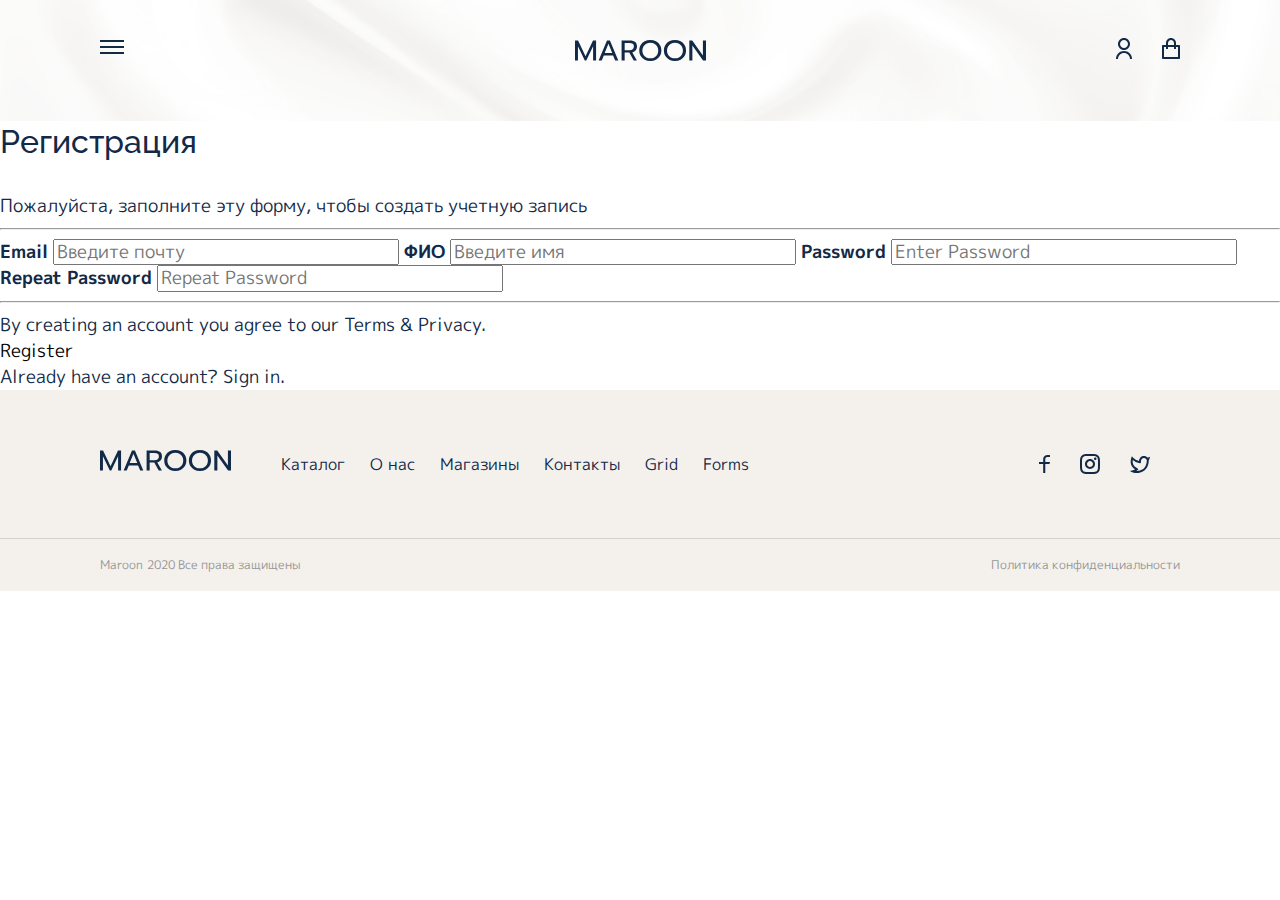
==== form.html @ abeb2539 "grid done" ====
<!DOCTYPE html>
<html lang="ru">

<head>
    <meta charset="UTF-8">
    <meta name="viewport" content="width=device-width, initial-scale=1.0">
    <link rel="stylesheet" href="modern-normalize/modern-normalize.css">
    <link rel="preconnect" href="https://fonts.googleapis.com">
    <link rel="preconnect" href="https://fonts.gstatic.com" crossorigin>
    <link
        href="https://fonts.googleapis.com/css2?family=M+PLUS+1p:wght@300;400;500;700&family=Raleway:wght@400;500;600&display=swap"
        rel="stylesheet">
    <link rel="stylesheet" href="css/style.css">
    <link rel="stylesheet" href="css/form.css">
    <title>Куратов Даниил</title>
</head>

<body>

    <header>
        <div class="header">
            <nav>
                <div class="menu">
                    <div class="left-menu">
                        <button id="mobile" type="button"> <img src="images/icons/mobile/burger-menu-mobile.svg"
                                alt="burger-menu"></button>
                        <button id="desktop" type="button"> <img src="images/icons/burger-menu.svg"
                                alt="burger-menu"></button>
                    </div>
                    <div class="right-menu">
                        <ul class="header-places">
                            <li>Каталог</li>
                            <li>О нас</li>
                            <li>Контакты</li>
                        </ul>

                        <div class="right-menu-icons" id="mobile">
                            <img src="images/icons/mobile/persona-mobile.svg" alt="personal">
                            <img src="images/icons/mobile/shop-mobile.svg" alt="shop">
                        </div>

                        <div class="right-menu-icons" id="desktop">
                            <img src="images/icons/persona.svg" alt="personal">
                            <img src="images/icons/shop.svg" alt="shop">
                        </div>

                    </div>
                </div>
                <div class="center-menu">
                    <a id="mobile" href="index.html"><img src="images/icons/mobile/logo-mobile.svg" alt="logo"></a>
                </div>
                <div class="center-menu" id="desktop">
                    <a href="index.html"><img src="images/icons/logo.svg" alt="logo"></a>
                </div>
            </nav>
        </div>
    </header>

    <main>


        <form action="action_page.php">
            <div class="container-forms">
              <p class="heading-text">Регистрация</p>
              <p class="main-text">Пожалуйста, заполните эту форму, чтобы создать учетную запись</p>
              <hr>
          
              <label for="email"><b>Email</b></label>
              <input type="text" placeholder="Введите почту" name="email" required>

              <label for="name"><b>ФИО</b></label>
              <input type="text" placeholder="Введите имя" name="email" required>
          
              <label for="psw"><b>Password</b></label>
              <input type="password" placeholder="Enter Password" name="psw" required>
          
              <label for="psw-repeat"><b>Repeat Password</b></label>
              <input type="password" placeholder="Repeat Password" name="psw-repeat" required>
              <hr>
          
              <p>By creating an account you agree to our <a href="#">Terms & Privacy</a>.</p>
              <button type="submit" class="registerbtn">Register</button>
            </div>
          
            <div class="container signin">
              <p>Already have an account? <a href="#">Sign in</a>.</p>
            </div>
          </form>




    </main>




    <footer>
        <div class="bottom-border">
            <div class="footer-text wrapper">
                <div class="footer-contacts">

                    <a href="index.html"> <img id="mobile" src="images/icons/mobile/logo-mobile.svg" alt="logo"> <img
                            id="desktop" src="images/icons/logo.svg" alt="logo"></a>

                    <div class="footer-places">
                        <div class="places">
                            <a href="">
                                <p>Каталог</p>
                            </a>
                        </div>
                        <div class="places">
                            <a href="">
                                <p>О нас</p>
                            </a>
                        </div>
                        <div class="places">
                            <a href="">
                                <p>Магазины</p>
                            </a>
                        </div>
                        <div class="places">
                            <a href="">
                                <p>Контакты</p>
                            </a>
                        </div>
                        <div class="places">
                            <a href="grid.html">
                                <p>Grid</p>
                            </a>
                        </div>
                        <div class="places">
                            <a href="form.html">
                                <p>Forms</p>
                            </a>
                        </div>
                    </div>
                </div>

                <div class="icons">
                    <img src="images/icons/mobile/facebook-mobile.svg" alt="facebook">
                    <img src="images/icons/mobile/instagram-mobile.svg" alt="instagram">
                    <img src="images/icons/mobile/twitter-mobile.svg" alt="twitter">
                </div>
            </div>
        </div>

        <div class="bottom-footer wrapper">
            <div class="first-line">
                <p>Maroon</p>
                <p><img src="images/icons/c.svg" alt=""></p>
                <p>2020 Все права защищены</p>
            </div>
            <p>Политика конфиденциальности</p>
        </div>
    </footer>
</body>

</html>
---- css/style.css ----
:root {
    font-size: 62.5%;
    --primary-color: #122947;
    --background-color: #F4F1ED;
    --border-color: #B3BAC1;
    --crem-text-color: #9A9DA0;
    --footer-background-color: #F4F1ED;
    --footer-border-color: #D1D1D1;
    --footer-text-color: #959595;
}

body {
    margin: 0;
    padding: 0;
    color: var(--primary-color);
    font-family: 'M PLUS 1p', sans-serif;
    font-size: 1.6rem;
    font-weight: 400;
    line-height: 145%;
    min-width: 32rem;
}

main {
    text-align: center;
}

.wrapper {
    max-width: 1170px;
    margin-left: auto;
    margin-right: auto;
    padding-left: 1.6rem;
    padding-right: 1.6rem;
}


.sr-only {
    position: absolute;
    width: 1px;
    height: 1px;
    margin: -1px;
    border: 0;
    padding: 0;
    white-space: nowrap;
    clip-path: inset(100%);
    clip: rect(0 0 0 0);
    overflow: hidden;
}

header {
    max-height: 550px;
    display: flex;
    flex-direction: column;
    flex-grow: 1;
    margin: 0;
    padding-top: 30px;
    padding-bottom: 60px;
    background-image: url(../images/header-background.png);
    background-repeat: no-repeat;
    background-position: center;
    background-size: cover;
    text-align: center;
}

.header {
    margin-left: 16px;
    margin-right: 16px;

}

.menu {
    height: 1.6rem;
    flex-grow: 1;
    display: flex;
    flex-direction: row;
    justify-content: space-between;
    align-items: center;
    padding: 0;
}

nav {
    height: 1.6rem;
}

.nav-wrapper a {
    margin-right: 2rem;
}


button {
    border: none;
    background: none;
    cursor: pointer;
    padding: 0;
    margin: 0;
}

@media screen and (max-width: 756px) {
    #desktop {
        display: none;
    }
}

.right-menu-icons {
    display: flex;
    flex-direction: row;
}

.right-menu-icons :last-child {
    margin-left: 2rem;
}

.center-menu {
    position: relative;
    top: -1.6rem;
    line-height: 0;
}

.header-places {
    display: none;
}


.header-main {
    display: flex;
    flex-direction: column;
    align-items: center;
    max-width: 27.4rem;
    align-self: center;
    margin-left: auto;
    margin-right: auto;
    margin-top: 6rem;
}

.header-main p.main-text {
    margin-top: 2rem;
}


h1 {
    text-transform: uppercase;
    font-family: 'Raleway', sans-serif;
    font-size: 4.2rem;
    font-weight: 500;
    line-height: 100%;
    margin: 0;
}

p {
    margin: 0;
}

a {
    margin: 0;
    text-decoration: none;
    color: inherit;
}

.button {
    margin-top: 3rem;
    width: max-content;
    height: 4rem;
    display: flex;
    flex-direction: column;
    justify-content: center;
    align-items: center;
    border-radius: 2px;
    border: 1px solid var(--border-color);
    padding: 0 2.8rem 0 2.8rem;
}

.button a {
    font-size: 1.4rem;
    font-weight: 500;
    line-height: 100%;
}

.header-wrapper {
    width: 100%;
    margin-top: 3.5rem;
    display: flex;
    flex-direction: row;
    justify-content: space-around;
}

.link-select a {
    margin-top: 1rem;
    display: flex;
    flex-direction: row;
    justify-content: space-between;
    align-items: center;
}

.text-select {
    font-size: 1.2rem;
    font-weight: 500;
    line-height: 140%;
}

.select-image {
    min-width: 13rem;
    min-height: 17rem;
    background-repeat: no-repeat;
    background-position: center;
    background-size: cover;
}

.image-face {
    background-image: url(../images/image-for-face.png);
}

.image-body {
    background-image: url(../images/image-for-body.png);
}

section {
    margin-bottom: 8rem;
    display: flex;
    flex-direction: column;
    align-items: center;
}

.bestseller {
    margin-top: 80px;
}


.wrapper-section {
    background-color: var(--background-color);
    padding: 6rem 3rem;
    width: 100%;
    display: flex;
    flex-direction: column;
    align-items: center;
}

.heading-text {
    font-family: 'Raleway', sans-serif;
    font-size: 2.8rem;
    font-style: normal;
    font-weight: 500;
    line-height: 130%;
    margin-bottom: 2.5rem;
}

.desktop-wrapper {
    width: 100%;
    display: flex;
    flex-direction: column;
    align-items: center;
}


.crems-border {
    overflow: auto;
    -ms-overflow-style: none;
    scrollbar-width: none;
    width: 100%;
    margin-top: 5rem;
}

.crems-border::-webkit-scrollbar {
    display: none;
}

.crems {
    padding: 0;
    margin-left: -1.6rem;
    margin-right: -1.6rem;
}

.crems ul {
    list-style: none;
    padding: 0;
    display: flex;
}

.crem {
    width: 22rem;
    height: 29.7rem;
    display: flex;
    flex-direction: column;
    align-items: center;
    justify-content: end;
    margin-right: 3rem;
    padding-bottom: 2rem;
}

.name-crem {
    font-family: 'Raleway', sans-serif;
    font-size: 1.6rem;
    font-style: normal;
    font-weight: 500;
    line-height: 100%;
}

.desname-crem {
    text-transform: lowercase;
    color: var(--crem-text-color);
    font-size: 1.3rem;
    font-weight: 400;
    line-height: 100%;
    margin-top: 0.65rem;
    margin-bottom: 1rem;
}

.link-crem {
    font-size: 1.3rem;
    font-weight: 400;
    line-height: 100%;
    text-decoration: underline;
    text-underline-offset: 0.7rem;
}

#first-crem {
    background-image: url(../images/crem-1.png);
    background-repeat: no-repeat;
    background-position: center;
    background-size: cover;

    margin-left: 5rem;
}

#second-crem {
    background-image: url(../images/crem-2.png);
    background-repeat: no-repeat;
    background-position: center;
    background-size: cover;
}

#third-crem {
    background-image: url(../images/crem-3.png);
    background-repeat: no-repeat;
    background-position: center;
    background-size: cover;
}

#fourth-crem {
    background-image: url(../images/crem-4.png);
    background-repeat: no-repeat;
    background-position: center;
    background-size: cover;

    margin-left: 1.6rem;
}

.anketa div.wrapper-section {
    padding-bottom: 9.5rem;
}

.text-wrapper {
    display: flex;
    flex-direction: column;
    align-items: center;
    max-width: 23rem;
}

#anketa-text-first-paragraph {
    display: none;
}

.wrapper-anketa-images {
    position: relative;
    top: -4.5rem;
    width: 85%;
    max-width: 35rem;
    aspect-ratio: 1 / 1;
    margin: 0 auto;
    background-image: url(../images/anketa-images.png);
    background-repeat: no-repeat;
    background-position-y: center;
    background-position-x: center;
    background-size: cover;
}


.history .wrapper-section {
    max-height: 32rem;
    background-image: url(../images/background-history.png);
    background-repeat: no-repeat;
    background-position: center;
    background-size: cover;
}

.history .text-wrapper {
    max-width: 100%;
}

.text-history {
    font-family: 'Raleway', sans-serif;
    font-size: 2.2rem;
    font-weight: 500;
    line-height: 125%;
}

.subscribe {
    width: 100%;
}

.hidden {
    display: none;
}

.stack-images {
    margin-top: 5rem;
}

.images-wrapper {
    display: flex;
    justify-content: center;
}

.images-wrapper img {
    width: 50%;
    max-width: 17.7rem;
}

.contacts .text-wrapper {
    align-self: stretch;
    align-items: start;
    text-align: left;
    max-width: 25.6rem;
}

.contacts-list {
    padding: 0;
    margin: 0;
    list-style: none;
}

.contacts-list li {
    margin-bottom: 3rem;
}

.contact-type {
    font-weight: 500;
    margin-bottom: 1.5rem;
}

.icons {
    display: flex;
    align-items: center;
}

.icons img {
    margin-right: 3rem;
}

.map-wrapper {
    width: 95%;
    height: 28rem;
    margin: 0 auto;
    background-image: url(../images/map.png);
    background-repeat: no-repeat;
    background-position: center;
    background-size: cover;
}

footer {
    background-color: var(--footer-background-color);
}

.bottom-border {
    border-bottom: 0.1rem solid var(--footer-border-color);
}

.footer-text {
    padding-top: 50px;
    padding-bottom: 50px;
}

.footer-places {
    display: grid;
    grid-template-columns: 9.9rem 9.9rem 9.9rem;
    grid-template-rows: 3.6rem 3.6rem;
    grid-gap: 0;
    margin-top: 3rem;
    margin-bottom: 0.5rem;
}

.places p {
    font-size: 1.4rem;
    font-weight: 400;
    line-height: 100%;
}

.bottom-footer {
    display: flex;
    flex-direction: column;
    padding-top: 25px;
    padding-bottom: 25px;
}

.first-line {
    display: flex;
    text-align: center;
    align-items: center;
    margin-bottom: 2rem;
}

.first-line p {
    margin-right: 0.2rem;
}

.bottom-footer p {
    color: var(--footer-text-color);
    font-size: 1.2rem;
    font-weight: 400;
    line-height: 100%;
}

.chart {
    padding-top: 30px;
    padding-bottom: 30px;
    border-radius: 10px;
    margin: 40px auto;
}

.grid {
    display: grid;
    grid-template-columns: repeat(7, 1fr);
    grid-template-rows: repeat(3, 33%);
    grid-template-areas:
        "sidebar main main main main main"
        "sidebar main main main main main"
        "sidebar main main main main main";
    gap: 10px;
}

.grid img {
    width: 100%;
    height: 100%;
    object-fit: fill;
}

.one {
    grid-column: 2 / 8;
    grid-row: 1 / 2;
}

.two {
    grid-column: 2 / 4;
    grid-row: 2/3;
}

.three {
    grid-column: 4 / 6;
    grid-row: 2/3;
}

.four {
    grid-column: 6 / 8;
    grid-row: 2/3;
}

.five {
    grid-column: 2 / 5;
    grid-row: 3/4;
}

.six {
    grid-column: 5 / 8;
    grid-row: 3/4;
}

.referals {
    margin-top: 30px;
    display: flex;
    flex-direction: column;
    grid-column: 1/2;
    grid-row: 1/4;
}

.referals a {
    margin-left: 15px;
    margin-bottom: 20px;
}

.container {
    display: grid;
    grid-template-columns: repeat(auto-fit, minmax(150px, 1fr));
    gap: 10px;
}

.container .square {    
    aspect-ratio: 1/1;
    display: grid;
    grid-template-columns: repeat(3, 1fr);
    grid-template-rows: repeat(3, 1fr); 
    place-items: center center;
    justify-items: center;
    align-items: center;
    background-repeat: no-repeat;
    background-position: center;
    background-size: cover;
}
.square-1 {
    background-image: url(../images/stack-images-1.png);
}

.square-2 {
    background-image: url(../images/stack-images-2.png);
}

.square-3 {
    background-image: url(../images/stack-images-3.png);
}

.square-4 {
    background-image: url(../images/stack-images-4.png);
}

.container .square  .button {
    align-self: center;
    grid-column: 2/3;
    grid-row: 2/3;
}  

@media screen and (min-width: 756px) {

    #mobile {
        display: none;
    }

    body {
        font-size: 1.8rem;
    }

    main {
        text-align: left;
    }

    .wrapper {
        padding-left: 4.5rem;
        padding-right: 4.5rem;
    }

    header {
        padding-top: 40px;
    }

    .header {
        padding-right: 45px;
        padding-left: 45px;
        max-width: 1170px;
    }

    nav {
        height: 2.1rem;
    }

    .right-menu-icons :last-child {
        margin-left: 3rem;
    }

    .header-main {
        position: relative;
        width: 100%;
        z-index: 1;
        margin-top: 9.8rem;
    }

    .header-main h1 {
        font-size: 5.4rem;
    }

    .header-wrapper {
        display: flex;
        justify-content: space-between;
        position: relative;
        top: -26rem;
        z-index: 0;
    }

    .select-image {
        width: 24.5rem;
        height: 32.2rem;
    }

    .link-select {
        margin-top: 1.5rem;
    }

    .text-select {
        font-size: 1.6rem;
    }

    .heading-text {
        font-size: 3.2rem;
        margin-bottom: 3rem;
    }

    .bestseller {
        margin-top: 120px;
    }

    .bestseller .text-wrapper {
        max-width: 214px;
    }

    .button {
        margin-top: 4rem;
    }

    .button a {
        font-size: 1.6rem;
    }

    .bestseller {
        display: flex;
        flex-direction: column;
        justify-content: space-between;
    }

    .crems ul {
        margin: 0;
    }

    .desktop-wrapper {
        display: flex;
        flex-direction: row;
    }

    .arrow-switch {
        display: flex;
        flex-direction: row;
        align-self: end;
        margin-top: 2.5rem;
    }

    .arrow-switch img {
        margin-left: 3.2rem;
    }

    .text-wrapper {
        align-items: start;
        max-width: 27.6rem;
    }

    .crem {
        width: 23rem;
        height: 31.2rem;
    }

    .crems-border {
        white-space: nowrap;
        overflow: auto;
        -ms-overflow-style: none;
        scrollbar-width: none;
        margin-top: 0;
        margin-left: 4rem;
        margin-right: -4.5rem;
        padding: 0;
    }

    .crems-border::-webkit-scrollbar {
        display: none;
    }

    #first-crem {
        margin-left: 2rem;
    }

    #fourth-crem {
        margin-right: 4.5rem;
    }


    #anketa-text-first-paragraph {
        display: inherit;
        margin-bottom: 2.5rem;
    }

    .anketa {
        display: flex;
        flex-direction: row;
    }

    .anketa .wrapper-section {
        display: flex;
        flex-direction: row;
        justify-content: start;
        align-items: center;
        min-width: 670px;
        max-width: 670px;
    }

    .anketa .wrapper-section .text-wrapper {
        width: 347px;
        max-width: 347px;
    }

    .anketa .wrapper-section .text-wrapper .main-text {
        width: 339px;
    }

    .wrapper-anketa-images {
        position: inherit;
        margin: 0;
        aspect-ratio: auto;
        max-width: 100%;
        min-height: 400px;
        max-height: 450px;
        width: 100%;
        margin-left: -230px;
        margin-right: -4.5rem;
        white-space: nowrap;
    }

    .wrapper-section {
        padding: 6rem;
    }

    .history .wrapper-section {
        max-height: 39.3rem;
        padding: 10rem 3rem;
    }

    .history .wrapper-section .text-wrapper {
        max-width: 711px;
        text-align: center;
        align-items: center;
    }

    .text-history {
        font-size: 3.2rem;
    }

    .subscribe {
        flex-direction: row-reverse;
        justify-content: space-around;
        align-items: center;
    }

    .stack-images {
        margin-top: 0;
        margin-right: 30px;
    }

    .images-wrapper img {
        max-width: 23.3rem;
    }


    .contacts {
        flex-direction: row;
        align-items: center;
        justify-content: start;

    }

    .contacts .wrapper-section {
        display: flex;
        flex-direction: row;
        justify-content: space-between;
        align-items: center;
        min-width: 670px;
        max-width: 670px;
    }

    .contact-type {
        margin-bottom: 20px;
    }

    .map-wrapper {
        min-height: 374px;
        max-height: 422px;
        width: 100%;
        margin-left: -30rem;
        margin-right: -4.5rem;
        white-space: nowrap;
    }

    .footer-text {
        display: flex;
        align-items: center;
        justify-content: space-between;
        padding-top: 60px;
        padding-bottom: 60px;
    }

    .footer-contacts {
        display: flex;
        align-items: center;
    }

    .footer-places {
        display: flex;
        flex-wrap: wrap;
        margin-top: 0;
        margin-left: 5rem;
        margin-bottom: 0
    }

    .places {
        margin-right: 2.5rem;

    }

    .places p {
        font-size: 1.6rem;
    }

    .bottom-footer {
        display: flex;
        flex-direction: row;
        justify-content: space-between;
        padding-top: 20px;
        padding-bottom: 20px;
    }

    .first-line {
        margin: 0;
    }
}

@media screen and (min-width: 900px) {
    .header-wrapper {
        justify-content: space-around;
    }
}

@media screen and (min-width: 1360px) {

    main .wrapper {
        padding: 0 0;
    }

    header {
        max-height: 650px;
    }

    .header {
        padding: 0;
    }

    .menu {
        justify-content: end;
    }

    .left-menu {
        display: none;
    }

    .center-menu {
        text-align: left;
    }

    .right-menu {
        display: flex;
    }

    .right-menu-icons :first-child {
        margin-left: 5rem;
    }

    .header-places {
        display: flex;
        list-style: none;
        width: 25.5rem;
        justify-content: space-between;
        font-size: 1.6rem;
    }

    .header-main {
        margin-top: 135px;
    }


    .header-wrapper {
        top: -306px;
        width: 1030px;
        margin-left: auto;
        margin-right: auto;
        justify-content: space-between;
    }

    .select-image {
        width: 330px;
        height: 422px;
    }

    .wrapper-section {
        padding: 100px 100px;
    }

    .history .wrapper-section {
        height: 433px;
        justify-content: center;
        padding: 120px 300px;
    }

    .wrapper-anketa-images {
        height: 451px;
        margin-left: -190px;
    }

    .subscribe {
        justify-content: space-between;
    }

    .hidden {
        display: inherit;
    }

    .subscribe .text-wrapper {
        max-width: 381px;
    }

    .map-wrapper {
        height: 422px;
        margin-left: -190px;
    }

}

@media screen and (min-width:1170px) {
    .header {
        width: 1170px;
        margin: 0 auto;
    }

}
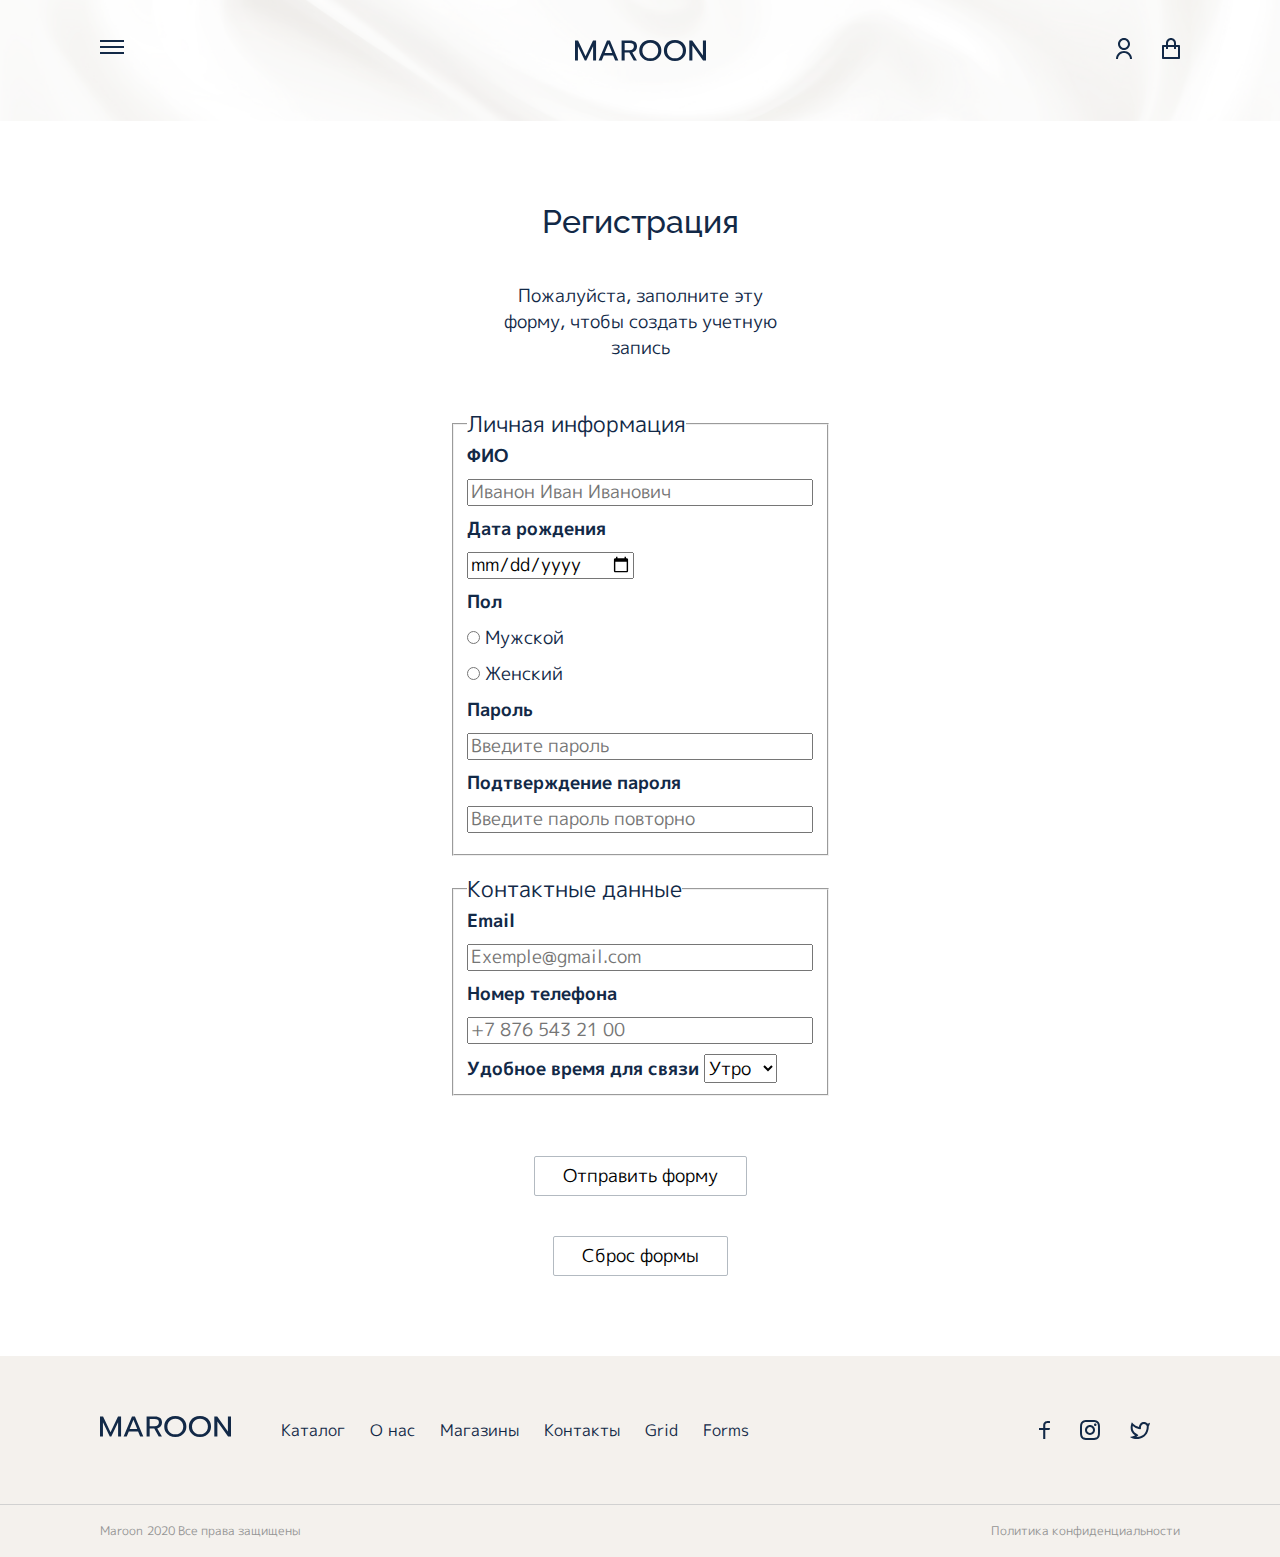
==== commit ddca81c6: "form done" ====
--- a/form.html
+++ b/form.html
@@ -59,37 +59,56 @@
     <main>
 
 
-        <form action="action_page.php">
+        <form action="//httpbin.org/post" method="post" class="wrapper">
             <div class="container-forms">
-              <p class="heading-text">Регистрация</p>
-              <p class="main-text">Пожалуйста, заполните эту форму, чтобы создать учетную запись</p>
-              <hr>
-          
-              <label for="email"><b>Email</b></label>
-              <input type="text" placeholder="Введите почту" name="email" required>
+                <div class="text-wrapper">
+                    <p class="heading-text">Регистрация</p>
+                    <p class="main-text">Пожалуйста, заполните эту форму, чтобы создать учетную запись</p>
+                </div>
+                <fieldset>
+                    <legend>Личная информация</legend>
+                    
+                    <label for="name"><b>ФИО</b></label>
+                    <p class="main-text"><input type="text" placeholder="Иванон Иван Иванович" name="email" required></p>
+                    
+                    <label for="birthday"><b>Дата рождения</b></label>
+                    <p class="main-text"><input type="date" name="birthday"></p>
+                    
+                    <label for="gender"><b>Пол</b></label>
+                    <p class="main-text"><input type="radio" name="gender" value="men"> Мужской </p>
+                    <p class="main-text"><input type="radio" name="gender" value="women"> Женский </p>
+                    
+                    <label for="psw"><b>Пароль</b></label>
+                    <p class="main-text"><input type="password" placeholder="Введите пароль" name="psw" required></p>
+                    
+                    <label for="psw-repeat"><b>Подтверждение пароля</b></label>
+                    <p class="main-text"><input type="password" placeholder="Введите пароль повторно" name="psw-repeat" required></p>
+                </fieldset>
 
-              <label for="name"><b>ФИО</b></label>
-              <input type="text" placeholder="Введите имя" name="email" required>
-          
-              <label for="psw"><b>Password</b></label>
-              <input type="password" placeholder="Enter Password" name="psw" required>
-          
-              <label for="psw-repeat"><b>Repeat Password</b></label>
-              <input type="password" placeholder="Repeat Password" name="psw-repeat" required>
-              <hr>
-          
-              <p>By creating an account you agree to our <a href="#">Terms & Privacy</a>.</p>
-              <button type="submit" class="registerbtn">Register</button>
-            </div>
-          
-            <div class="container signin">
-              <p>Already have an account? <a href="#">Sign in</a>.</p>
+                <fieldset>
+                    <legend>Контактные данные</legend>
+
+                    <label for="email"><b>Email</b></label>
+                    <p class="main-text"><input type="email" placeholder="Exemple@gmail.com" name="email" required></p>
+                    
+                    <label for="number"><b>Номер телефона</b></label>
+                    <p class="main-text"><input type="number" placeholder="+7 876 543 21 00" name="number" required> </p>
+
+                    <label for="time"><b>Удобное время для связи</b></label>
+                    <select name="time">
+                        <option value="morning"> Утро</option>
+                        <option value="morning"> День</option>
+                        <option value="morning"> Вечер</option>
+                        <option value="morning"> Ночь</option>
+                    </select>
+                </fieldset>
+
+                <div class="two-button">
+                    <button type="submit" class="button">Отправить форму</button>
+                    <button type="reset" class="button">Сброс формы</button>
+                </div>
             </div>
           </form>
-
-
-
-
     </main>
 
 
--- a/css/form.css
+++ b/css/form.css
@@ -0,0 +1,41 @@
+
+.container-forms {
+    margin-bottom: 80px;
+    margin-top: 80px;
+    display: flex;
+    flex-direction: column;
+    align-items: center;
+    text-align: center;    
+}
+
+.text-wrapper {
+    margin-bottom: 40px;
+    align-items: center;
+}
+
+fieldset {
+    padding: 15px auto 15px 15px;
+    margin-bottom: 20px;
+    text-align: left;
+    width: 300px;
+}
+
+legend {
+    font-size: 2.2rem;
+}
+
+.main-text {
+    margin-top: 10px;
+    margin-bottom: 10px;
+}
+
+
+
+
+.two-button {
+    display: flex;
+    flex-direction: column;
+    max-width: 450px;
+    justify-content: space-between;
+    align-items: center;
+}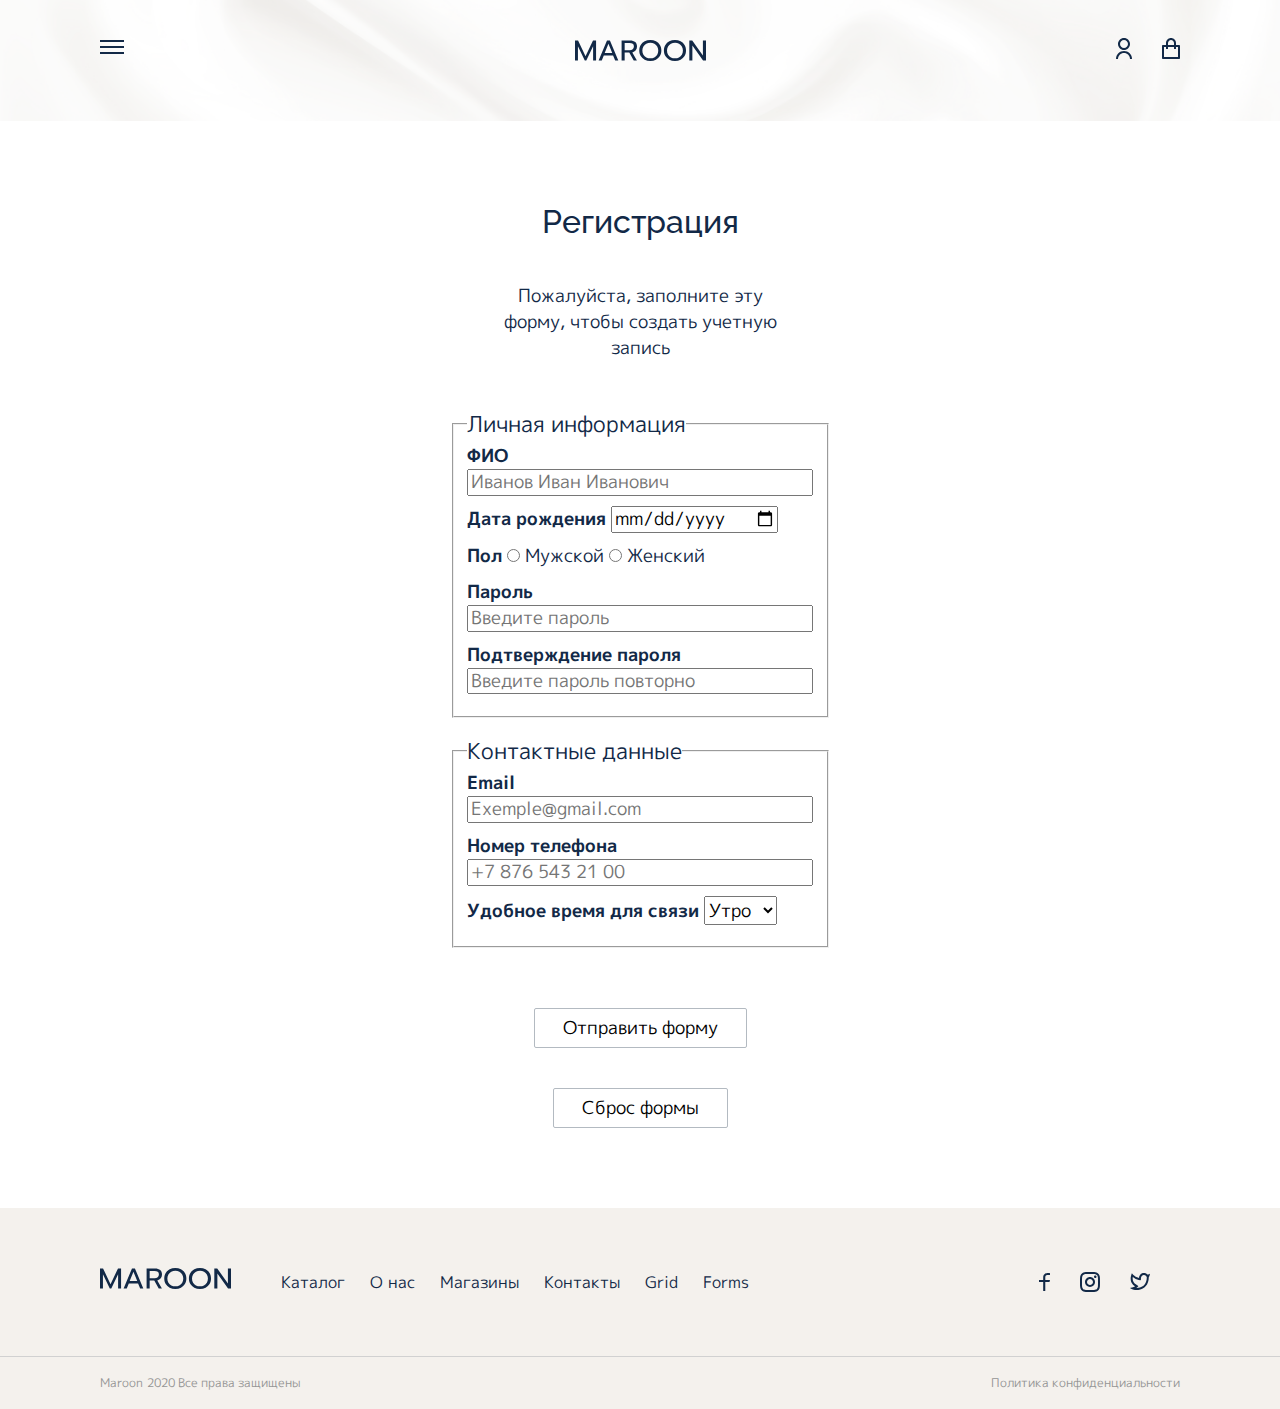
==== commit 58443577: "form rework" ====
--- a/form.html
+++ b/form.html
@@ -22,9 +22,9 @@
             <nav>
                 <div class="menu">
                     <div class="left-menu">
-                        <button id="mobile" type="button"> <img src="images/icons/mobile/burger-menu-mobile.svg"
-                                alt="burger-menu"></button>
-                        <button id="desktop" type="button"> <img src="images/icons/burger-menu.svg"
+                        <button id="left-menu-mobile" type="button"> <img
+                                src="images/icons/mobile/burger-menu-mobile.svg" alt="burger-menu"></button>
+                        <button id="left-menu-desktop" type="button"> <img src="images/icons/burger-menu.svg"
                                 alt="burger-menu"></button>
                     </div>
                     <div class="right-menu">
@@ -34,12 +34,12 @@
                             <li>Контакты</li>
                         </ul>
 
-                        <div class="right-menu-icons" id="mobile">
+                        <div class="right-menu-icons" id="right-menu-mobile">
                             <img src="images/icons/mobile/persona-mobile.svg" alt="personal">
                             <img src="images/icons/mobile/shop-mobile.svg" alt="shop">
                         </div>
 
-                        <div class="right-menu-icons" id="desktop">
+                        <div class="right-menu-icons" id="right-menu-desktop">
                             <img src="images/icons/persona.svg" alt="personal">
                             <img src="images/icons/shop.svg" alt="shop">
                         </div>
@@ -47,9 +47,10 @@
                     </div>
                 </div>
                 <div class="center-menu">
-                    <a id="mobile" href="index.html"><img src="images/icons/mobile/logo-mobile.svg" alt="logo"></a>
+                    <a id="center-menu-mobile" href="index.html"><img src="images/icons/mobile/logo-mobile.svg"
+                            alt="logo"></a>
                 </div>
-                <div class="center-menu" id="desktop">
+                <div class="center-menu" id="center-menu-desktop">
                     <a href="index.html"><img src="images/icons/logo.svg" alt="logo"></a>
                 </div>
             </nav>
@@ -68,39 +69,39 @@
                 <fieldset>
                     <legend>Личная информация</legend>
                     
-                    <label for="name"><b>ФИО</b></label>
-                    <p class="main-text"><input type="text" placeholder="Иванон Иван Иванович" name="email" required></p>
+                    <label for="name"><b>ФИО</b>
+                    <input type="text" placeholder="Иванов Иван Иванович" name="email" required></label>
                     
-                    <label for="birthday"><b>Дата рождения</b></label>
-                    <p class="main-text"><input type="date" name="birthday"></p>
+                    <label for="birthday"><b>Дата рождения</b>
+                    <input type="date" name="birthday"></label>
                     
-                    <label for="gender"><b>Пол</b></label>
-                    <p class="main-text"><input type="radio" name="gender" value="men"> Мужской </p>
-                    <p class="main-text"><input type="radio" name="gender" value="women"> Женский </p>
+                    <label for="gender"><b>Пол</b>
+                    <input type="radio" name="gender" value="men"> Мужской 
+                    <input type="radio" name="gender" value="women"> Женский</label>
                     
-                    <label for="psw"><b>Пароль</b></label>
-                    <p class="main-text"><input type="password" placeholder="Введите пароль" name="psw" required></p>
+                    <label for="psw"><b>Пароль</b>
+                    <input type="password" placeholder="Введите пароль" name="psw" required></label>
                     
-                    <label for="psw-repeat"><b>Подтверждение пароля</b></label>
-                    <p class="main-text"><input type="password" placeholder="Введите пароль повторно" name="psw-repeat" required></p>
+                    <label for="psw-repeat"><b>Подтверждение пароля</b>
+                    <input type="password" placeholder="Введите пароль повторно" name="psw-repeat" required></label>
                 </fieldset>
 
                 <fieldset>
                     <legend>Контактные данные</legend>
 
-                    <label for="email"><b>Email</b></label>
-                    <p class="main-text"><input type="email" placeholder="Exemple@gmail.com" name="email" required></p>
+                    <label for="email"><b>Email</b>
+                    <input type="email" placeholder="Exemple@gmail.com" name="email" required></label>
                     
-                    <label for="number"><b>Номер телефона</b></label>
-                    <p class="main-text"><input type="number" placeholder="+7 876 543 21 00" name="number" required> </p>
+                    <label for="number"><b>Номер телефона</b>
+                    <input type="number" placeholder="+7 876 543 21 00" name="number" required></label>
 
-                    <label for="time"><b>Удобное время для связи</b></label>
+                    <label for="time"><b>Удобное время для связи</b>
                     <select name="time">
                         <option value="morning"> Утро</option>
                         <option value="morning"> День</option>
                         <option value="morning"> Вечер</option>
                         <option value="morning"> Ночь</option>
-                    </select>
+                    </select></label>
                 </fieldset>
 
                 <div class="two-button">
@@ -119,39 +120,27 @@
             <div class="footer-text wrapper">
                 <div class="footer-contacts">
 
-                    <a href="index.html"> <img id="mobile" src="images/icons/mobile/logo-mobile.svg" alt="logo"> <img
-                            id="desktop" src="images/icons/logo.svg" alt="logo"></a>
+                    <a href="index.html"> <img id="logo-mobile" src="images/icons/mobile/logo-mobile.svg" alt="logo"> <img
+                            id="logo-desktop" src="images/icons/logo.svg" alt="logo"></a>
 
                     <div class="footer-places">
                         <div class="places">
-                            <a href="">
-                                <p>Каталог</p>
-                            </a>
+                            <a href=""><p>Каталог</p></a>
                         </div>
                         <div class="places">
-                            <a href="">
-                                <p>О нас</p>
-                            </a>
+                            <a href=""><p>О нас</p></a>
                         </div>
                         <div class="places">
-                            <a href="">
-                                <p>Магазины</p>
-                            </a>
+                            <a href=""><p>Магазины</p></a>
                         </div>
                         <div class="places">
-                            <a href="">
-                                <p>Контакты</p>
-                            </a>
+                            <a href=""><p>Контакты</p></a>
                         </div>
                         <div class="places">
-                            <a href="grid.html">
-                                <p>Grid</p>
-                            </a>
+                            <a href="grid.html"><p>Grid</p></a>
                         </div>
                         <div class="places">
-                            <a href="form.html">
-                                <p>Forms</p>
-                            </a>
+                            <a href="form.html"><p>Forms</p></a>
                         </div>
                     </div>
                 </div>
--- a/css/style.css
+++ b/css/style.css
@@ -92,12 +92,6 @@
     cursor: pointer;
     padding: 0;
     margin: 0;
-}
-
-@media screen and (max-width: 756px) {
-    #desktop {
-        display: none;
-    }
 }
 
 .right-menu-icons {
@@ -581,11 +575,11 @@
     gap: 10px;
 }
 
-.container .square {    
+.container .square {
     aspect-ratio: 1/1;
     display: grid;
     grid-template-columns: repeat(3, 1fr);
-    grid-template-rows: repeat(3, 1fr); 
+    grid-template-rows: repeat(3, 1fr);
     place-items: center center;
     justify-items: center;
     align-items: center;
@@ -593,6 +587,7 @@
     background-position: center;
     background-size: cover;
 }
+
 .square-1 {
     background-image: url(../images/stack-images-1.png);
 }
@@ -609,17 +604,75 @@
     background-image: url(../images/stack-images-4.png);
 }
 
-.container .square  .button {
+.container .square .button {
     align-self: center;
     grid-column: 2/3;
     grid-row: 2/3;
-}  
+}
+
+@media screen and (max-width: 756px) {
+
+    #center-menu-desktop {
+        display: none;
+    }
+
+    #right-menu-mobile {
+        display: none;
+    }
+
+    #left-menu-desktop {
+        display: none;
+    }
+
+    .arrow-desktop {
+        display: none;
+    }
+
+    .arrow-switch {
+        display: none;
+    }
+
+    #button-desktop {
+        display: none;
+    }
+
+    #logo-desktop {
+        display: none;
+    }
+
+}
 
 @media screen and (min-width: 756px) {
 
-    #mobile {
-        display: none;
-    }
+
+    #center-menu-mobile {
+        display: none;
+    }
+
+    #right-menu-mobile {
+        display: none;
+    }
+
+    #left-menu-mobile {
+        display: none;
+    }
+
+    .arrow-mobile {
+        display: none;
+    }
+
+    .arrow-mobile {
+        display: none;
+    }
+
+    #button-mobile {
+        display: none;
+    }
+
+    #logo-mobile {
+        display: none;
+    }
+
 
     body {
         font-size: 1.8rem;
--- a/css/form.css
+++ b/css/form.css
@@ -20,6 +20,10 @@
     width: 300px;
 }
 
+label {
+    display: inline-block;
+    margin-bottom: 10px;
+}
 legend {
     font-size: 2.2rem;
 }
